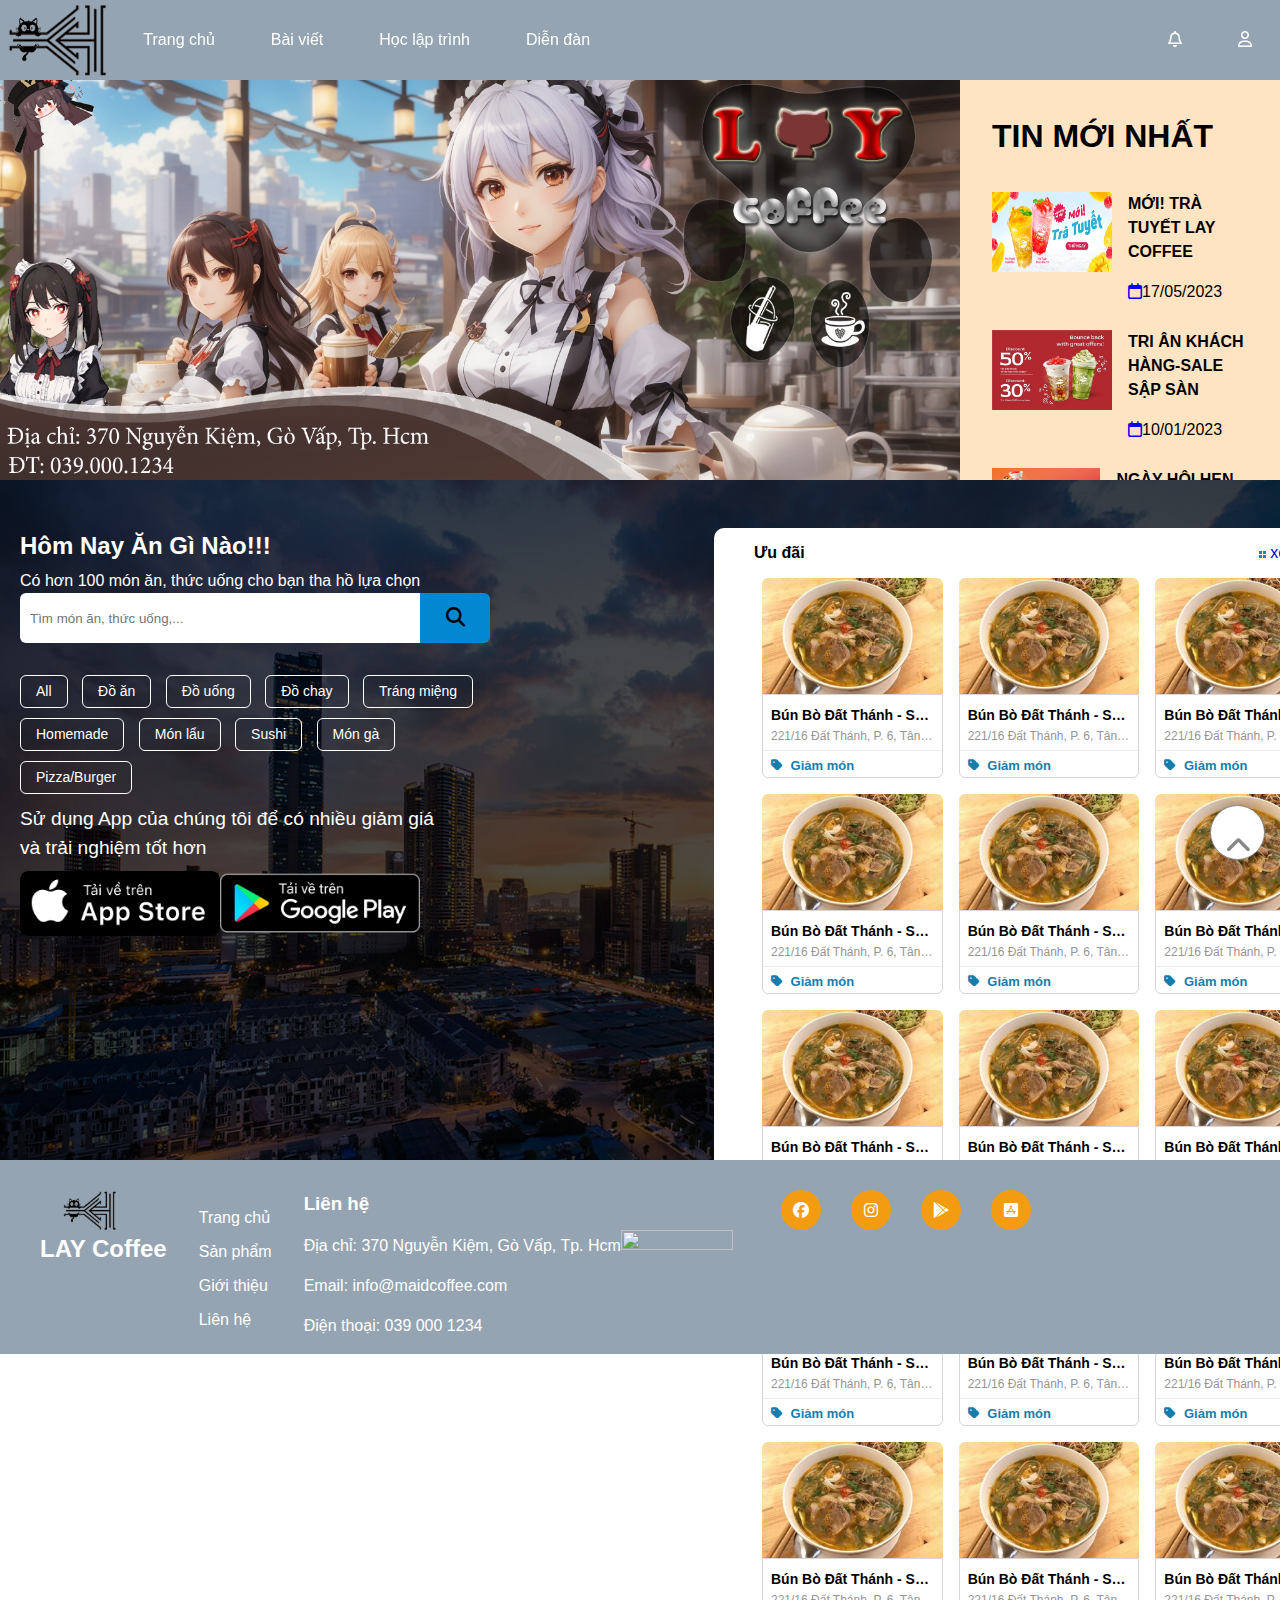
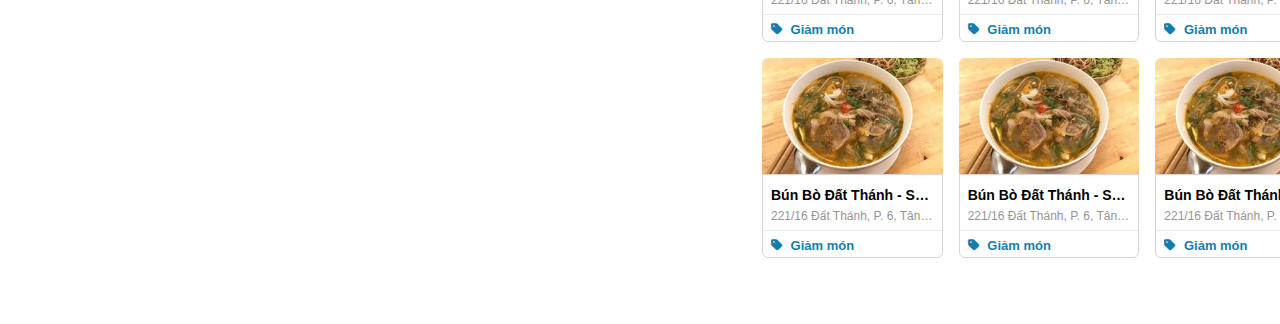
==== index.html @ 2e121929 "demo 1" ====
<!DOCTYPE html>
<html lang="en">
<head>
    <meta charset="UTF-8">
    <meta name="viewport" content="width=device-width, initial-scale=1.0">
    <title>LAY Coffee</title>
    <link rel="icon" href="images/arisu.gif">
    <link rel="stylesheet" href="index.css">
    <link rel="stylesheet" href="https://cdnjs.cloudflare.com/ajax/libs/font-awesome/6.4.0/css/all.min.css"/>
</head>
<body>
    <nav class="flex">
        <ul class="left flex menu">
            <li><img src="images/logo1.png" alt=""></li>
            <li><a href="#">Trang chủ</a></li>
            <li><a href="#">Bài viết</a></li>
            <li><a href="#">Học lập trình</a></li>
            <li><a href="#">Diễn đàn</a></li>
        </ul>
        <ul class="right flex menu">
            <li>
                <a href="#"><i class="fa-regular fa-bell"></i></a>
            </li>
            <li>    
                <a href="#"><i class="fa-regular fa-user"></i>
                <div id="header">
                    <!-- Các phần tử khác trong header -->
                    <div id="headerUser"></div>
                </div>
                </a>
            </li>
        </ul>
    </nav>
    <header>
        <div class="banner">
            <img src="images/banner.png" alt="banner">
        </div>
        <div class="intro">
            <div>
                <p class="upper" style="font-size: 2rem;">tin mới nhất</p>
                <div class="flex overflow news">
                    <img class="scale" src="images/tra_tuyet.jpg" alt="">
                    <div class="info">
                        <span class="upper">mới! trà tuyết lay coffee</span>
                        <div class="flex center">
                            <a href="#"><i class="fa-regular fa-calendar"></i></a>
                            <p>17/05/2023</p>
                        </div>
                    </div>
                </div>
                <div class="flex overflow news">
                    <img class="scale" src="images/sale.jpg" alt="">
                    <div class="info">
                        <span class="upper">tri ân khách hàng-sale sập sàn</span>
                        <div class="flex center">
                            <a href="#"><i class="fa-regular fa-calendar"></i></a>
                            <p>10/01/2023</p>
                        </div>
                    </div>
                </div>
                <div class="flex overflow news">
                    <img class="scale" src="images/hen_ho.png" alt="">
                    <div class="info">
                        <span class="upper">ngày hội hẹn hò</span>
                        <div class="flex center">
                            <a href="#"><i class="fa-regular fa-calendar"></i></a>
                            <p>14/02/2022</p>
                        </div>
                    </div>
                </div>
            </div>
       
        </div>
    </header>
    <section>
        <div class="fix" id="fix">
            <div class="container">
                <div class="container1">
                    <div class="block-item">
                        <div>
                            <div class="title">
                                <h2>Hôm Nay Ăn Gì Nào!!!</h2>
                                <span>Có hơn 100 món ăn, thức uống cho bạn tha hồ lựa chọn</span>
                            </div>
                            <div class="input">
                                <input type="text" placeholder="Tìm món ăn, thức uống,...">
                                <a href="#">
                                    <button type="button" class="fa-solid fa-magnifying-glass"></button>
                                </a>
                            </div>
                            <div class="types ">
                                <div>
                                    <span>All</span>
                                    <span>Đồ ăn</span>
                                    <span>Đồ uống</span>
                                    <span>Đồ chay</span>
                                    <span>Tráng miệng</span>
                                    <span>Homemade</span>
                                    <span>Món lẩu</span>
                                    <span>Sushi</span>
                                    <span>Món gà</span>
                                    <span>Pizza/Burger</span>
                                </div>
                            </div>
                            <div class="font18">
                                <p>Sử dụng App của chúng tôi để có nhiều giảm giá</p>
                                <p>và trải nghiệm tốt hơn</p>
                            </div>
                            <div class="flex app">
                                <img src="images/AppStore-vn.png" alt="">
                                <img src="images/PlayStore-vn.png" alt="">
                            </div>
                        </div>
                    </div>
                </div>
            </div>
        </div>
        <div class="fix1">
            <div class="container">
                <div class="container2" id="container2">
                    <div class="sale">
                        <div class="uu-dai">
                             <span>Ưu đãi</span>
                             <a href="#">
                                 <span class="icon-list-deal">
                                     <span class="square"></span>
                                       <span class="square"></span>
                                       <span class="square"></span>
                                       <span class="square"></span>
                                  </span>
                                 <p>xem tất cả</p>
                            </a>
                        </div>
                        <div class="list-item">
                            <div class="item">
                                <a href="#">
                                    <div class="img-item">
                                        <img src="images/pho.jpg">
                                    </div>
                                    <div class="info-item">
                                        <div class="item-address">
                                            <h4>Bún Bò Đất Thánh - Shop Online</h4>
                                            <div class="address">221/16 Đất Thánh, P. 6, Tân Bình, TP. HCM</div>
                                        </div>
                                        <p class="type">
                                            <i class="fa-solid fa-tag"></i>
                                             Giảm món
                                         </p>
                                    </div>
                                </a>
                            </div>
                            <div class="item">
                                <a href="#">
                                    <div class="img-item">
                                        <img src="images/pho.jpg">
                                    </div>
                                    <div class="info-item">
                                        <div class="item-address">
                                            <h4>Bún Bò Đất Thánh - Shop Online</h4>
                                            <div class="address">221/16 Đất Thánh, P. 6, Tân Bình, TP. HCM</div>
                                        </div>
                                        <p class="type">
                                               <i class="fa-solid fa-tag"></i>
                                            Giảm món
                                        </p>
                                    </div>
                                </a>
                            </div>
                            <div class="item">
                                <a href="#">
                                    <div class="img-item">
                                        <img src="images/pho.jpg">
                                    </div>
                                    <div class="info-item">
                                           <div class="item-address">
                                            <h4>Bún Bò Đất Thánh - Shop Online</h4>
                                            <div class="address">221/16 Đất Thánh, P. 6, Tân Bình, TP. HCM</div>
                                        </div>
                                        <p class="type">
                                            <i class="fa-solid fa-tag"></i>
                                            Giảm món
                                        </p>
                                    </div>
                                </a>
                            </div>
                            <div class="item">
                                <a href="#">
                                    <div class="img-item">
                                        <img src="images/pho.jpg">
                                    </div>
                                    <div class="info-item">
                                        <div class="item-address">
                                            <h4>Bún Bò Đất Thánh - Shop Online</h4>
                                            <div class="address">221/16 Đất Thánh, P. 6, Tân Bình, TP. HCM</div>
                                        </div>
                                        <p class="type">
                                            <i class="fa-solid fa-tag"></i>
                                            Giảm món
                                        </p>
                                    </div>
                                </a>
                            </div>
                            <div class="item">
                                <a href="#">
                                    <div class="img-item">
                                        <img src="images/pho.jpg">
                                    </div>
                                    <div class="info-item">
                                        <div class="item-address">
                                            <h4>Bún Bò Đất Thánh - Shop Online</h4>
                                            <div class="address">221/16 Đất Thánh, P. 6, Tân Bình, TP. HCM</div>
                                        </div>
                                        <p class="type">
                                            <i class="fa-solid fa-tag"></i>
                                            Giảm món
                                        </p>
                                    </div>
                                </a>
                            </div>
                            <div class="item">
                                <a href="#">
                                    <div class="img-item">
                                        <img src="images/pho.jpg">
                                    </div>
                                    <div class="info-item">
                                        <div class="item-address">
                                            <h4>Bún Bò Đất Thánh - Shop Online</h4>
                                            <div class="address">221/16 Đất Thánh, P. 6, Tân Bình, TP. HCM</div>
                                        </div>
                                        <p class="type">
                                            <i class="fa-solid fa-tag"></i>
                                            Giảm món
                                        </p>
                                    </div>
                                </a>
                            </div>
                            <div class="item">
                                <a href="#">
                                    <div class="img-item">
                                        <img src="images/pho.jpg">
                                    </div>
                                    <div class="info-item">
                                        <div class="item-address">
                                            <h4>Bún Bò Đất Thánh - Shop Online</h4>
                                            <div class="address">221/16 Đất Thánh, P. 6, Tân Bình, TP. HCM</div>
                                        </div>
                                        <p class="type">
                                            <i class="fa-solid fa-tag"></i>
                                            Giảm món
                                        </p>
                                    </div>
                                </a>
                            </div>
                            <div class="item">
                                <a href="#">
                                    <div class="img-item">
                                        <img src="images/pho.jpg">
                                    </div>
                                    <div class="info-item">
                                        <div class="item-address">
                                            <h4>Bún Bò Đất Thánh - Shop Online</h4>
                                            <div class="address">221/16 Đất Thánh, P. 6, Tân Bình, TP. HCM</div>
                                        </div>
                                        <p class="type">
                                            <i class="fa-solid fa-tag"></i>
                                            Giảm món
                                        </p>
                                    </div>
                                </a>
                            </div>
                            <div class="item">
                                <a href="#">
                                    <div class="img-item">
                                        <img src="images/pho.jpg">
                                    </div>
                                    <div class="info-item">
                                        <div class="item-address">
                                            <h4>Bún Bò Đất Thánh - Shop Online</h4>
                                            <div class="address">221/16 Đất Thánh, P. 6, Tân Bình, TP. HCM</div>
                                        </div>
                                        <p class="type">
                                            <i class="fa-solid fa-tag"></i>
                                            Giảm món
                                        </p>
                                    </div>
                                </a>
                            </div>
                            <div class="item">
                                <a href="#">
                                    <div class="img-item">
                                        <img src="images/pho.jpg">
                                    </div>
                                    <div class="info-item">
                                        <div class="item-address">
                                            <h4>Bún Bò Đất Thánh - Shop Online</h4>
                                            <div class="address">221/16 Đất Thánh, P. 6, Tân Bình, TP. HCM</div>
                                        </div>
                                        <p class="type">
                                            <i class="fa-solid fa-tag"></i>
                                            Giảm món
                                        </p>
                                    </div>
                                </a>
                            </div>
                            <div class="item">
                                <a href="#">
                                    <div class="img-item">
                                        <img src="images/pho.jpg">
                                    </div>
                                    <div class="info-item">
                                        <div class="item-address">
                                            <h4>Bún Bò Đất Thánh - Shop Online</h4>
                                            <div class="address">221/16 Đất Thánh, P. 6, Tân Bình, TP. HCM</div>
                                        </div>
                                        <p class="type">
                                            <i class="fa-solid fa-tag"></i>
                                            Giảm món
                                        </p>
                                    </div>
                                </a>
                            </div>
                            <div class="item">
                                <a href="#">
                                    <div class="img-item">
                                        <img src="images/pho.jpg">
                                    </div>
                                    <div class="info-item">
                                        <div class="item-address">
                                            <h4>Bún Bò Đất Thánh - Shop Online</h4>
                                            <div class="address">221/16 Đất Thánh, P. 6, Tân Bình, TP. HCM</div>
                                        </div>
                                        <p class="type">
                                            <i class="fa-solid fa-tag"></i>
                                            Giảm món
                                        </p>
                                    </div>
                                </a>
                            </div>
                            <div class="item">
                                <a href="#">
                                    <div class="img-item">
                                        <img src="images/pho.jpg">
                                    </div>
                                    <div class="info-item">
                                        <div class="item-address">
                                            <h4>Bún Bò Đất Thánh - Shop Online</h4>
                                            <div class="address">221/16 Đất Thánh, P. 6, Tân Bình, TP. HCM</div>
                                        </div>
                                        <p class="type">
                                            <i class="fa-solid fa-tag"></i>
                                            Giảm món
                                        </p>
                                    </div>
                                </a>
                            </div>
                            <div class="item">
                                <a href="#">
                                    <div class="img-item">
                                        <img src="images/pho.jpg">
                                    </div>
                                    <div class="info-item">
                                        <div class="item-address">
                                            <h4>Bún Bò Đất Thánh - Shop Online</h4>
                                            <div class="address">221/16 Đất Thánh, P. 6, Tân Bình, TP. HCM</div>
                                        </div>
                                        <p class="type">
                                            <i class="fa-solid fa-tag"></i>
                                            Giảm món
                                        </p>
                                    </div>
                                </a>
                            </div>
                            <div class="item">
                                <a href="#">
                                    <div class="img-item">
                                        <img src="images/pho.jpg">
                                    </div>
                                    <div class="info-item">
                                        <div class="item-address">
                                            <h4>Bún Bò Đất Thánh - Shop Online</h4>
                                            <div class="address">221/16 Đất Thánh, P. 6, Tân Bình, TP. HCM</div>
                                        </div>
                                        <p class="type">
                                            <i class="fa-solid fa-tag"></i>
                                            Giảm món
                                        </p>
                                    </div>
                                </a>
                            </div>
                            <div class="item">
                                <a href="#">
                                    <div class="img-item">
                                        <img src="images/pho.jpg">
                                    </div>
                                    <div class="info-item">
                                        <div class="item-address">
                                            <h4>Bún Bò Đất Thánh - Shop Online</h4>
                                            <div class="address">221/16 Đất Thánh, P. 6, Tân Bình, TP. HCM</div>
                                        </div>
                                        <p class="type">
                                            <i class="fa-solid fa-tag"></i>
                                            Giảm món
                                        </p>
                                    </div>
                                </a>
                            </div>
                            <div class="item">
                                <a href="#">
                                    <div class="img-item">
                                        <img src="images/pho.jpg">
                                    </div>
                                    <div class="info-item">
                                        <div class="item-address">
                                            <h4>Bún Bò Đất Thánh - Shop Online</h4>
                                            <div class="address">221/16 Đất Thánh, P. 6, Tân Bình, TP. HCM</div>
                                        </div>
                                        <p class="type">
                                            <i class="fa-solid fa-tag"></i>
                                            Giảm món
                                        </p>
                                    </div>
                                </a>
                            </div>
                            <div class="item">
                                <a href="#">
                                    <div class="img-item">
                                        <img src="images/pho.jpg">
                                    </div>
                                    <div class="info-item">
                                        <div class="item-address">
                                            <h4>Bún Bò Đất Thánh - Shop Online</h4>
                                            <div class="address">221/16 Đất Thánh, P. 6, Tân Bình, TP. HCM</div>
                                        </div>
                                        <p class="type">
                                            <i class="fa-solid fa-tag"></i>
                                            Giảm món
                                        </p>
                                    </div>
                                </a>
                            </div>
                            
                        
                        </div>
                    </div>
                </div>
            </div>
        </div>
    </section>
    <a href="#" class="go_top"></a>

        <footer class="footer">
            <div class="container3">
                <div class="footer-content">
                    <div class="footer-logo">
                        <div>
                            <img src="images/logo1.png" alt="Maid Coffee Logo">
                        </div>
                        <h2>LAY Coffee</h2>
                    </div>
                    <div class="footer-menu">
                        <ul>
                            <li><a href="index.html">Trang chủ</a></li>
                            <li><a href="#">Sản phẩm</a></li>
                            <li><a href="#">Giới thiệu</a></li>
                            <li><a href="#">Liên hệ</a></li>
                        </ul>
                    </div>
                    <div class="footer-contact">
                        <h3>Liên hệ</h3>
                        <p>Địa chỉ: 370 Nguyễn Kiệm, Gò Vấp, Tp. Hcm</p>
                        <p>Email: info@maidcoffee.com</p>
                        <p>Điện thoại: 039 000 1234</p>
                    </div>
                </div>
                <div class="social">
                    <div class="footer-social">
                        <a href="https://www.facebook.com/fmcafeshop?mibextid=ZbWKwL" class="social-icon"><i class="fa-brands fa-facebook"></i></a>
                        <a href="https://www.instagram.com/_fmmaidcoffee/" class="social-icon"><i class="fa-brands fa-instagram"></i></a>
                        <a href="https://play.google.com/store/apps/details?id=com.deliverynow" class="social-icon"><i class="fa-brands fa-google-play"></i></a>
                        <a href="https://itunes.apple.com/us/app/deliverynow/id1137866760" class="social-icon"><i class="fa-brands fa-app-store-ios"></i></a>
                    </div>
                    <div class="gif">
                        <img src="images/arisu.gif" alt="">
                    </div>
                </div>
    
            </div>
        </footer>
    <script src="index.js"></script>
</body>
</html>
---- index.css ----
* {
    box-sizing: border-box;
}
h1, h2, h3, h4, h5, h6 {
    margin: 0;
    padding: 0;
}
body {
    margin: 0;
    color: white;
    line-height: 1.5;
    font-family: Arial, Helvetica, sans-serif;
}
nav {
    background-color: #95a4b2;
    justify-content: space-between;
    height: 5rem;
    position: fixed;
    width: 100%;
    z-index: 99;
    margin: 0;
    background-blend-mode: lighten;
}
.flex {
    display: flex;
}
nav img {
    height: 100%;
    width: 100%;
    padding: 0.1rem;
}
ul.menu {
    list-style-type: none;
    margin: 0;
    padding: 0;
}
.menu > li > a {
    display: block;
    padding: 1.75rem;
    text-decoration: none;
    color: white;
    margin: 0;
    transition: all 0.3s linear;
}
.left > li > a:hover {
    border-radius: 2rem;
    background-color: aliceblue;
    color: black;
}
.right > li > a:hover {
    color: black;
}
.left .right {
    list-style-type: none;
}
header {
    display: flex;
}

.banner img {
    width: 100%;
    height: 100%;
    padding: 0;
}
.banner {
    width: 75%;
    height: 25rem;
    margin-top: 5rem;
}
.intro {
    margin-top: 5rem;
    height: 25rem;
    background-color: bisque;
    width: 25%;
    color: black;
    overflow: auto;
}
.intro > div {
    position: relative;
}
.fixed {
    position: fixed;
}
.upper {
    text-transform: uppercase;
   font-weight: bold;
}
.intro img {
    width: 120px;
    height: 80px;
    transition: transform 0.5s linear;
}
.intro > div {
    margin: 2rem;
}
.center {
    align-items: center;
}
.scale:hover {
    transform: scale(1.1);
}
.overflow {
    overflow: hidden;
}
.info {
    margin-left: 1rem;
}
.news {
    margin-bottom: 10px;
}
a {
    text-decoration: none;
    margin: 0;
    padding: 0;
}



section {
    position: relative;
}
.fix {
    background-image: url(images/background.jpg);
    left: 0;
    right: 0;
    background-size: cover;
    overflow: hidden;
    position: relative;
    width: 100vw;
    height: 680px;
}
.fix .container {
    height: 100%;
    position: relative;
}
.container {
    width: 1400px;
    margin-right: auto;
    margin-left: auto;
    height: 100%;
    background-color: transparent;
}
.container1 {
    width: 470px;
    position: absolute;
    margin-top: 3rem;
    float: left;
    margin-left: 20px;
    z-index: 2;
}
.ctn-fixed {
    position: fixed;
    top: 80px;
    margin: 0;
}
.ctn-absolute {
    position: absolute;
    top: 700px;
}
.fix1 {
    top: 0;
    position: absolute;
}
.fix1 .container2 {
    float: right;
    width: 670px;
    color: black;
    margin-top: 3rem;
    margin-bottom: 3rem;
    margin-right: 1rem;
    background-color: white;
    border-radius: 10px;
    position: relative;
    z-index: auto;
}
.block-item {
    display: flex;
    justify-content: center;
}
.block-item >div {
    width: 470px;
}
.title h2 {
    margin-top: 0;
    margin-bottom: 5px;
}
.input {
    display: flex;
    position: relative;
    align-items: center;
    width: 100%;
}
.input input {
    height: 50px;
    width: 100%;
    padding-left: 10px;
    padding-right: 75px;
    border-radius: 6px 10px 10px 6px;
    border: 0;
}
.input button {
    width: 70px;
    height: 50px;
    position: absolute;
    border: 0;
    right: 0;
    top: 0;
    border-radius: 0 6px 6px 0;
    background-color: #0288d1;
}
.fa-solid {
    font-size: 1.2rem;
}
.types div {
    margin-bottom: -15px;
    margin-top: 2rem;
}
.types span {
    border: 1px solid white;
    display: inline-block;
    border-radius: 6px;
    padding: 5px 15px;
    margin-right: 10px;
    margin-bottom: 10px;
    font-size: 14px;
}
.types span:hover {
    background-color: white;
    color: black;
    transition: all .5s ease;
}
.font18 {
    margin-top: 1rem;
    margin-bottom: 0.5rem;
}
.font18 p {
    font-size: 1.2rem;
    margin: 0;
}
.app > img {
    width: 200px;
    transform-origin: left;
    margin: 0;
    padding: 0;
    
}



.sale {
    padding: 13px 40px 10px;
    position: relative;
}
.sale img {
    width: 120px;
    height: 80px;
    transition: transform 0.5s linear;
}
.scale:hover {
    transform: scale(1.1);
}
.sale .uu-dai {
    display: flex;
    justify-content: space-between;
    margin-bottom: 5px;
}
.uu-dai >span {
    font-size: 16px;
    font-weight: 700;
}
.uu-dai p {
    margin: 0;
}
.uu-dai a {
    display: flex;
}
.icon-list-deal {
    top: 10px;
    margin-right: 4px;
    position: relative;
    display: inline-block;
    width: 7px;
    height: 7px;
}
.icon-list-deal .square {
    width: 3px;
    height: 3px;
    background-color: #0288d1;
    position: absolute;
}
.square:first-child {
    top: 0;
    left: 0;
}
.square:nth-child(2) {
    top: 0;
    right: 0;
}
.square:nth-child(3) {
    left: 0;
    bottom: 0;
}
.square:last-child {
    right: 0;
    bottom: 0;
}

.list-item {
    position: relative;
    display: flex;
    flex-wrap: wrap;
}
.list-item .item {
    background-color: white;
    display: block;
    padding: 8px;
    width: 33.333%;
}
.item > a {
    position: relative;
    display: block;
}
.item > a:hover {
    transition: box-shadow .25s;
    box-shadow: 0 2px 2px 0 rgba(0,0,0,.2),0 4px 15px 0 rgba(0,0,0,.19);
    text-decoration: none
}
.img-item {
    border-radius: 6px 6px 0 0;
    position: relative;
    height: 116px;
    overflow: hidden;
}
.img-item >img {
    width: 100%;
    height: 100%;
    position: absolute
}
.info-item {
    border: 1px solid #d7d7d7;
    border-radius: 0 0 6px 6px;
    height: 84px;
}
.item-address {
    padding: 5px 8px;
    border-bottom: 1px solid #ebebeb;
}
.item-address h4 {
    font-size: 14px;
    color: black;
    white-space: nowrap;
    text-overflow: ellipsis;
    overflow: hidden;
    margin-bottom: 1px;
    padding-top: 5px;
}
.address {
    font-size: 12px;
    color: #959595;
    overflow: hidden;
    text-overflow: ellipsis;
    white-space: nowrap;
}
.info-item .type {
    font-size: 13px;
    color: #187caa;
    font-weight: 700;
    padding: 5px;
    margin: 0;
    overflow: hidden;
    text-overflow: ellipsis;
    white-space: nowrap;
}
.info-item .type >i {
    padding-right: 5px;
    padding-left: 3px ;
    margin: 0;
    font-size: 13px;
}





.footer {
    position: relative;
    background-color: rgb(149, 164, 178);
    width: 100%;
    color: #fff;
    padding: 30px 0 0 0;
    margin: 0;
    min-height: 12rem;
  }
  
 .footer .container3 {
    max-width: 1200px;
    margin: 0 auto;
    display: flex;
  }
  
  .footer-content {
    display: flex;
    align-items: flex-start;
  }
  .footer-logo {
    justify-content: center;
  }
  .footer-logo img {
    max-width: 60%;
    max-height: 100%
  }
  .footer-logo > div {
    width: 100px;
    display: flex;
    justify-content: center;
  }
  
  .footer-menu ul {
    list-style: none;
    padding: 0;
    margin-left: 2rem;
    margin-right: 2rem;
  }
  
  .footer-menu li {
    margin-bottom: 10px;
  }
  
  .footer-menu a {
    color: #fff;
    text-decoration: none;
    transition: color 0.3s;
  }
  
  .footer-menu a:hover {
    color: #f39c12;
  }
  
  .footer-contact h3 {
    margin-bottom: 10px;
  }
  .social {
    width: 50%;
  }
  .footer-social {
    display: flex;
    justify-content: center;
  }
  
  .social-icon {
    width: 40px;
    height: 40px;
    background-color: #f39c12;
    color: #fff;
    display: flex;
    align-items: center;
    justify-content: center;
    border-radius: 50%;
    margin-right: 30px;
    text-decoration: none;
    transition: background-color 0.3s;
  }
  
  .social-icon:hover {
    background-color: #e67e22;
  }
  .gif img {
    width: 100%;
    height: 100%;
  }
  .gif {
    width: 7rem;
    overflow: hidden;
    animation: moveGif 10s linear infinite;
  }
  @keyframes moveGif {
    0% {
        transform: translateX(0);
    }
    50% {
        transform: translateX(25rem);
    }
    100% {
        transform: translateX(0);
    }
  }


a.go_top {
    width: 55px;
    height: 55px;
    position: fixed;
    background: #ffffff;
    bottom: 40px;
    right: 15px;
    border-radius: 100%;
    z-index: 999;
    border: solid 1px #878787;
}
@keyframes bouncez {
    0%, 20%, 50%, 80%, 100% {
      transform: translateY(0);
    }
    40% {
      transform: translateY(-20px);
    }
    60% {
      transform: translateY(-10px);
    }
  }
  
a.go_top:before {
    content: "\f077";
    font-family: FontAwesome;
    font-size: 26px;
    position: absolute;
    color: #878787;
    top: 40%;
    left: 27%;
    transition: all 0.8s ease;
    animation: bouncez  1.2s 500ms infinite;
}
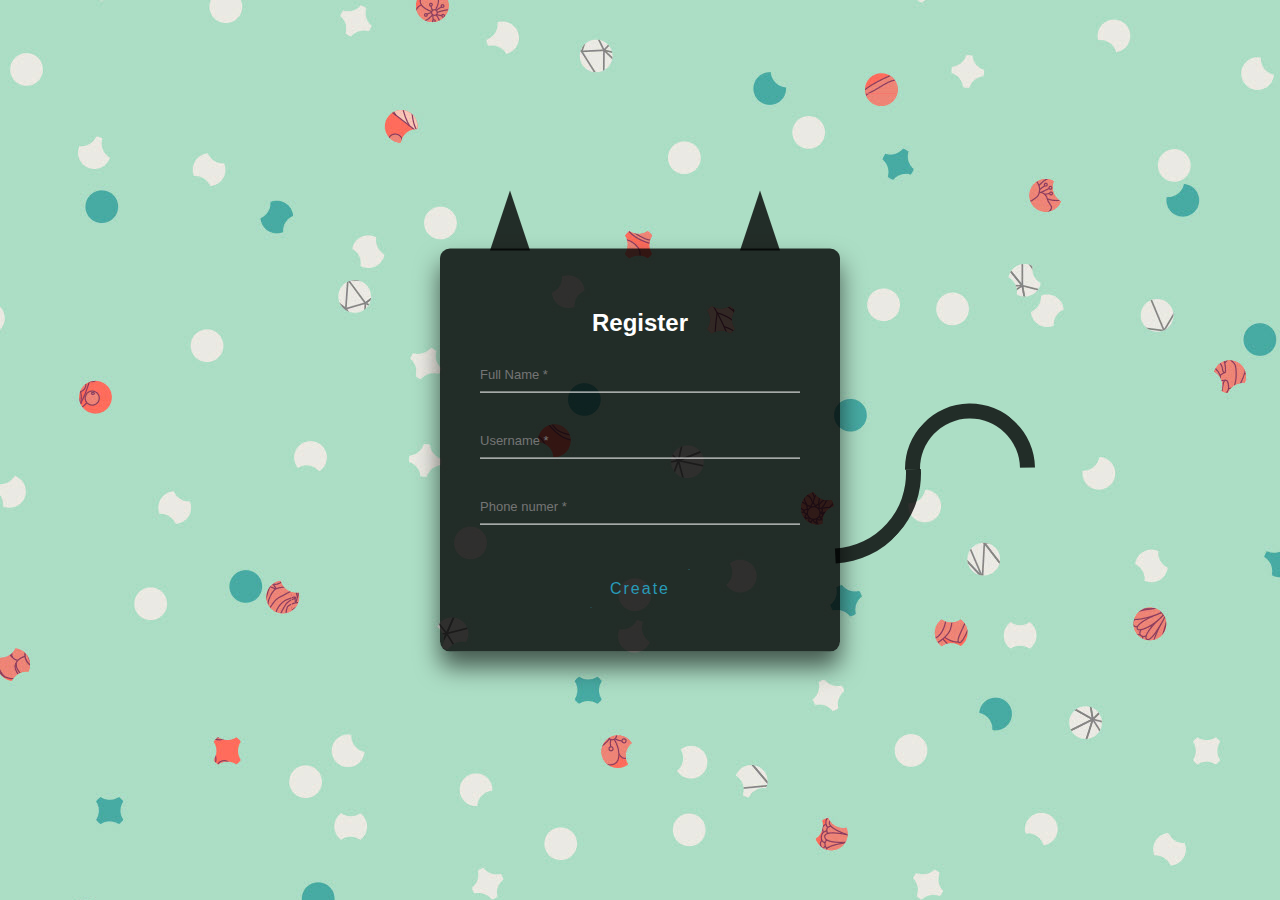
==== commit 603bfb45: "demo2" ====
--- a/index.html
+++ b/index.html
@@ -2,490 +2,42 @@
 <html lang="en">
 <head>
     <meta charset="UTF-8">
+    <meta http-equiv="X-UA-Compatible" content="IE=edge">
     <meta name="viewport" content="width=device-width, initial-scale=1.0">
-    <title>LAY Coffee</title>
-    <link rel="icon" href="images/arisu.gif">
+    <title>Webleb</title>
     <link rel="stylesheet" href="index.css">
-    <link rel="stylesheet" href="https://cdnjs.cloudflare.com/ajax/libs/font-awesome/6.4.0/css/all.min.css"/>
 </head>
-<body>
-    <nav class="flex">
-        <ul class="left flex menu">
-            <li><img src="images/logo1.png" alt=""></li>
-            <li><a href="#">Trang chủ</a></li>
-            <li><a href="#">Bài viết</a></li>
-            <li><a href="#">Học lập trình</a></li>
-            <li><a href="#">Diễn đàn</a></li>
-        </ul>
-        <ul class="right flex menu">
-            <li>
-                <a href="#"><i class="fa-regular fa-bell"></i></a>
-            </li>
-            <li>    
-                <a href="#"><i class="fa-regular fa-user"></i>
-                <div id="header">
-                    <!-- Các phần tử khác trong header -->
-                    <div id="headerUser"></div>
-                </div>
-                </a>
-            </li>
-        </ul>
-    </nav>
-    <header>
-        <div class="banner">
-            <img src="images/banner.png" alt="banner">
-        </div>
-        <div class="intro">
-            <div>
-                <p class="upper" style="font-size: 2rem;">tin mới nhất</p>
-                <div class="flex overflow news">
-                    <img class="scale" src="images/tra_tuyet.jpg" alt="">
-                    <div class="info">
-                        <span class="upper">mới! trà tuyết lay coffee</span>
-                        <div class="flex center">
-                            <a href="#"><i class="fa-regular fa-calendar"></i></a>
-                            <p>17/05/2023</p>
-                        </div>
-                    </div>
-                </div>
-                <div class="flex overflow news">
-                    <img class="scale" src="images/sale.jpg" alt="">
-                    <div class="info">
-                        <span class="upper">tri ân khách hàng-sale sập sàn</span>
-                        <div class="flex center">
-                            <a href="#"><i class="fa-regular fa-calendar"></i></a>
-                            <p>10/01/2023</p>
-                        </div>
-                    </div>
-                </div>
-                <div class="flex overflow news">
-                    <img class="scale" src="images/hen_ho.png" alt="">
-                    <div class="info">
-                        <span class="upper">ngày hội hẹn hò</span>
-                        <div class="flex center">
-                            <a href="#"><i class="fa-regular fa-calendar"></i></a>
-                            <p>14/02/2022</p>
-                        </div>
-                    </div>
-                </div>
-            </div>
-       
-        </div>
-    </header>
-    <section>
-        <div class="fix" id="fix">
-            <div class="container">
-                <div class="container1">
-                    <div class="block-item">
-                        <div>
-                            <div class="title">
-                                <h2>Hôm Nay Ăn Gì Nào!!!</h2>
-                                <span>Có hơn 100 món ăn, thức uống cho bạn tha hồ lựa chọn</span>
-                            </div>
-                            <div class="input">
-                                <input type="text" placeholder="Tìm món ăn, thức uống,...">
-                                <a href="#">
-                                    <button type="button" class="fa-solid fa-magnifying-glass"></button>
-                                </a>
-                            </div>
-                            <div class="types ">
-                                <div>
-                                    <span>All</span>
-                                    <span>Đồ ăn</span>
-                                    <span>Đồ uống</span>
-                                    <span>Đồ chay</span>
-                                    <span>Tráng miệng</span>
-                                    <span>Homemade</span>
-                                    <span>Món lẩu</span>
-                                    <span>Sushi</span>
-                                    <span>Món gà</span>
-                                    <span>Pizza/Burger</span>
-                                </div>
-                            </div>
-                            <div class="font18">
-                                <p>Sử dụng App của chúng tôi để có nhiều giảm giá</p>
-                                <p>và trải nghiệm tốt hơn</p>
-                            </div>
-                            <div class="flex app">
-                                <img src="images/AppStore-vn.png" alt="">
-                                <img src="images/PlayStore-vn.png" alt="">
-                            </div>
-                        </div>
-                    </div>
-                </div>
-            </div>
-        </div>
-        <div class="fix1">
-            <div class="container">
-                <div class="container2" id="container2">
-                    <div class="sale">
-                        <div class="uu-dai">
-                             <span>Ưu đãi</span>
-                             <a href="#">
-                                 <span class="icon-list-deal">
-                                     <span class="square"></span>
-                                       <span class="square"></span>
-                                       <span class="square"></span>
-                                       <span class="square"></span>
-                                  </span>
-                                 <p>xem tất cả</p>
-                            </a>
-                        </div>
-                        <div class="list-item">
-                            <div class="item">
-                                <a href="#">
-                                    <div class="img-item">
-                                        <img src="images/pho.jpg">
-                                    </div>
-                                    <div class="info-item">
-                                        <div class="item-address">
-                                            <h4>Bún Bò Đất Thánh - Shop Online</h4>
-                                            <div class="address">221/16 Đất Thánh, P. 6, Tân Bình, TP. HCM</div>
-                                        </div>
-                                        <p class="type">
-                                            <i class="fa-solid fa-tag"></i>
-                                             Giảm món
-                                         </p>
-                                    </div>
-                                </a>
-                            </div>
-                            <div class="item">
-                                <a href="#">
-                                    <div class="img-item">
-                                        <img src="images/pho.jpg">
-                                    </div>
-                                    <div class="info-item">
-                                        <div class="item-address">
-                                            <h4>Bún Bò Đất Thánh - Shop Online</h4>
-                                            <div class="address">221/16 Đất Thánh, P. 6, Tân Bình, TP. HCM</div>
-                                        </div>
-                                        <p class="type">
-                                               <i class="fa-solid fa-tag"></i>
-                                            Giảm món
-                                        </p>
-                                    </div>
-                                </a>
-                            </div>
-                            <div class="item">
-                                <a href="#">
-                                    <div class="img-item">
-                                        <img src="images/pho.jpg">
-                                    </div>
-                                    <div class="info-item">
-                                           <div class="item-address">
-                                            <h4>Bún Bò Đất Thánh - Shop Online</h4>
-                                            <div class="address">221/16 Đất Thánh, P. 6, Tân Bình, TP. HCM</div>
-                                        </div>
-                                        <p class="type">
-                                            <i class="fa-solid fa-tag"></i>
-                                            Giảm món
-                                        </p>
-                                    </div>
-                                </a>
-                            </div>
-                            <div class="item">
-                                <a href="#">
-                                    <div class="img-item">
-                                        <img src="images/pho.jpg">
-                                    </div>
-                                    <div class="info-item">
-                                        <div class="item-address">
-                                            <h4>Bún Bò Đất Thánh - Shop Online</h4>
-                                            <div class="address">221/16 Đất Thánh, P. 6, Tân Bình, TP. HCM</div>
-                                        </div>
-                                        <p class="type">
-                                            <i class="fa-solid fa-tag"></i>
-                                            Giảm món
-                                        </p>
-                                    </div>
-                                </a>
-                            </div>
-                            <div class="item">
-                                <a href="#">
-                                    <div class="img-item">
-                                        <img src="images/pho.jpg">
-                                    </div>
-                                    <div class="info-item">
-                                        <div class="item-address">
-                                            <h4>Bún Bò Đất Thánh - Shop Online</h4>
-                                            <div class="address">221/16 Đất Thánh, P. 6, Tân Bình, TP. HCM</div>
-                                        </div>
-                                        <p class="type">
-                                            <i class="fa-solid fa-tag"></i>
-                                            Giảm món
-                                        </p>
-                                    </div>
-                                </a>
-                            </div>
-                            <div class="item">
-                                <a href="#">
-                                    <div class="img-item">
-                                        <img src="images/pho.jpg">
-                                    </div>
-                                    <div class="info-item">
-                                        <div class="item-address">
-                                            <h4>Bún Bò Đất Thánh - Shop Online</h4>
-                                            <div class="address">221/16 Đất Thánh, P. 6, Tân Bình, TP. HCM</div>
-                                        </div>
-                                        <p class="type">
-                                            <i class="fa-solid fa-tag"></i>
-                                            Giảm món
-                                        </p>
-                                    </div>
-                                </a>
-                            </div>
-                            <div class="item">
-                                <a href="#">
-                                    <div class="img-item">
-                                        <img src="images/pho.jpg">
-                                    </div>
-                                    <div class="info-item">
-                                        <div class="item-address">
-                                            <h4>Bún Bò Đất Thánh - Shop Online</h4>
-                                            <div class="address">221/16 Đất Thánh, P. 6, Tân Bình, TP. HCM</div>
-                                        </div>
-                                        <p class="type">
-                                            <i class="fa-solid fa-tag"></i>
-                                            Giảm món
-                                        </p>
-                                    </div>
-                                </a>
-                            </div>
-                            <div class="item">
-                                <a href="#">
-                                    <div class="img-item">
-                                        <img src="images/pho.jpg">
-                                    </div>
-                                    <div class="info-item">
-                                        <div class="item-address">
-                                            <h4>Bún Bò Đất Thánh - Shop Online</h4>
-                                            <div class="address">221/16 Đất Thánh, P. 6, Tân Bình, TP. HCM</div>
-                                        </div>
-                                        <p class="type">
-                                            <i class="fa-solid fa-tag"></i>
-                                            Giảm món
-                                        </p>
-                                    </div>
-                                </a>
-                            </div>
-                            <div class="item">
-                                <a href="#">
-                                    <div class="img-item">
-                                        <img src="images/pho.jpg">
-                                    </div>
-                                    <div class="info-item">
-                                        <div class="item-address">
-                                            <h4>Bún Bò Đất Thánh - Shop Online</h4>
-                                            <div class="address">221/16 Đất Thánh, P. 6, Tân Bình, TP. HCM</div>
-                                        </div>
-                                        <p class="type">
-                                            <i class="fa-solid fa-tag"></i>
-                                            Giảm món
-                                        </p>
-                                    </div>
-                                </a>
-                            </div>
-                            <div class="item">
-                                <a href="#">
-                                    <div class="img-item">
-                                        <img src="images/pho.jpg">
-                                    </div>
-                                    <div class="info-item">
-                                        <div class="item-address">
-                                            <h4>Bún Bò Đất Thánh - Shop Online</h4>
-                                            <div class="address">221/16 Đất Thánh, P. 6, Tân Bình, TP. HCM</div>
-                                        </div>
-                                        <p class="type">
-                                            <i class="fa-solid fa-tag"></i>
-                                            Giảm món
-                                        </p>
-                                    </div>
-                                </a>
-                            </div>
-                            <div class="item">
-                                <a href="#">
-                                    <div class="img-item">
-                                        <img src="images/pho.jpg">
-                                    </div>
-                                    <div class="info-item">
-                                        <div class="item-address">
-                                            <h4>Bún Bò Đất Thánh - Shop Online</h4>
-                                            <div class="address">221/16 Đất Thánh, P. 6, Tân Bình, TP. HCM</div>
-                                        </div>
-                                        <p class="type">
-                                            <i class="fa-solid fa-tag"></i>
-                                            Giảm món
-                                        </p>
-                                    </div>
-                                </a>
-                            </div>
-                            <div class="item">
-                                <a href="#">
-                                    <div class="img-item">
-                                        <img src="images/pho.jpg">
-                                    </div>
-                                    <div class="info-item">
-                                        <div class="item-address">
-                                            <h4>Bún Bò Đất Thánh - Shop Online</h4>
-                                            <div class="address">221/16 Đất Thánh, P. 6, Tân Bình, TP. HCM</div>
-                                        </div>
-                                        <p class="type">
-                                            <i class="fa-solid fa-tag"></i>
-                                            Giảm món
-                                        </p>
-                                    </div>
-                                </a>
-                            </div>
-                            <div class="item">
-                                <a href="#">
-                                    <div class="img-item">
-                                        <img src="images/pho.jpg">
-                                    </div>
-                                    <div class="info-item">
-                                        <div class="item-address">
-                                            <h4>Bún Bò Đất Thánh - Shop Online</h4>
-                                            <div class="address">221/16 Đất Thánh, P. 6, Tân Bình, TP. HCM</div>
-                                        </div>
-                                        <p class="type">
-                                            <i class="fa-solid fa-tag"></i>
-                                            Giảm món
-                                        </p>
-                                    </div>
-                                </a>
-                            </div>
-                            <div class="item">
-                                <a href="#">
-                                    <div class="img-item">
-                                        <img src="images/pho.jpg">
-                                    </div>
-                                    <div class="info-item">
-                                        <div class="item-address">
-                                            <h4>Bún Bò Đất Thánh - Shop Online</h4>
-                                            <div class="address">221/16 Đất Thánh, P. 6, Tân Bình, TP. HCM</div>
-                                        </div>
-                                        <p class="type">
-                                            <i class="fa-solid fa-tag"></i>
-                                            Giảm món
-                                        </p>
-                                    </div>
-                                </a>
-                            </div>
-                            <div class="item">
-                                <a href="#">
-                                    <div class="img-item">
-                                        <img src="images/pho.jpg">
-                                    </div>
-                                    <div class="info-item">
-                                        <div class="item-address">
-                                            <h4>Bún Bò Đất Thánh - Shop Online</h4>
-                                            <div class="address">221/16 Đất Thánh, P. 6, Tân Bình, TP. HCM</div>
-                                        </div>
-                                        <p class="type">
-                                            <i class="fa-solid fa-tag"></i>
-                                            Giảm món
-                                        </p>
-                                    </div>
-                                </a>
-                            </div>
-                            <div class="item">
-                                <a href="#">
-                                    <div class="img-item">
-                                        <img src="images/pho.jpg">
-                                    </div>
-                                    <div class="info-item">
-                                        <div class="item-address">
-                                            <h4>Bún Bò Đất Thánh - Shop Online</h4>
-                                            <div class="address">221/16 Đất Thánh, P. 6, Tân Bình, TP. HCM</div>
-                                        </div>
-                                        <p class="type">
-                                            <i class="fa-solid fa-tag"></i>
-                                            Giảm món
-                                        </p>
-                                    </div>
-                                </a>
-                            </div>
-                            <div class="item">
-                                <a href="#">
-                                    <div class="img-item">
-                                        <img src="images/pho.jpg">
-                                    </div>
-                                    <div class="info-item">
-                                        <div class="item-address">
-                                            <h4>Bún Bò Đất Thánh - Shop Online</h4>
-                                            <div class="address">221/16 Đất Thánh, P. 6, Tân Bình, TP. HCM</div>
-                                        </div>
-                                        <p class="type">
-                                            <i class="fa-solid fa-tag"></i>
-                                            Giảm món
-                                        </p>
-                                    </div>
-                                </a>
-                            </div>
-                            <div class="item">
-                                <a href="#">
-                                    <div class="img-item">
-                                        <img src="images/pho.jpg">
-                                    </div>
-                                    <div class="info-item">
-                                        <div class="item-address">
-                                            <h4>Bún Bò Đất Thánh - Shop Online</h4>
-                                            <div class="address">221/16 Đất Thánh, P. 6, Tân Bình, TP. HCM</div>
-                                        </div>
-                                        <p class="type">
-                                            <i class="fa-solid fa-tag"></i>
-                                            Giảm món
-                                        </p>
-                                    </div>
-                                </a>
-                            </div>
-                            
-                        
-                        </div>
-                    </div>
-                </div>
-            </div>
-        </div>
-    </section>
-    <a href="#" class="go_top"></a>
+<body style="display:flex; align-items:center; justify-content:center;">
+<div class="login-page">
+  <div class="form">
+    <div class="triangle1"></div>
+    <div class="triangle2"></div>
+    <div class="tail">
+      <div class="tail1"></div>
+      <div class="tail2"></div>
+    </div>
+    <form class="register-form">
+      <h2>Register</h2>
+      <input type="text" id="fullName" placeholder="Full Name *" required/>
+      <span class="error-message" id="fullNameError" style="color: red; display: none; ">Please enter your full name.</span>
+      <input type="text" id="username" placeholder="Username *" required/>
+      <span class="error-message" id="usernameError" style="color: red; display: none;">Please enter a username.</span>
+      <input type="number" id="password" placeholder="Phone numer *" required/>
+      <span class="error-message" id="passwordError" style="color: red; display: none;">Please enter a phone number.</span>
+      <a class="btn" href="#" onclick="validateForm()">
+        <span></span>
+        <span></span>
+        <span></span>
+        <span></span>
+        Create
+      </a>
+      <!--<p class="message">Already registered? <a href="#" class="sign-in-link">Sign In</a></p>-->
+    </form>
+    
+  </div>
+</div>
+<script src="https://code.jquery.com/jquery-3.6.0.min.js"></script>
+<script src="index.js"></script>
+</body>
+</html>
 
-        <footer class="footer">
-            <div class="container3">
-                <div class="footer-content">
-                    <div class="footer-logo">
-                        <div>
-                            <img src="images/logo1.png" alt="Maid Coffee Logo">
-                        </div>
-                        <h2>LAY Coffee</h2>
-                    </div>
-                    <div class="footer-menu">
-                        <ul>
-                            <li><a href="index.html">Trang chủ</a></li>
-                            <li><a href="#">Sản phẩm</a></li>
-                            <li><a href="#">Giới thiệu</a></li>
-                            <li><a href="#">Liên hệ</a></li>
-                        </ul>
-                    </div>
-                    <div class="footer-contact">
-                        <h3>Liên hệ</h3>
-                        <p>Địa chỉ: 370 Nguyễn Kiệm, Gò Vấp, Tp. Hcm</p>
-                        <p>Email: info@maidcoffee.com</p>
-                        <p>Điện thoại: 039 000 1234</p>
-                    </div>
-                </div>
-                <div class="social">
-                    <div class="footer-social">
-                        <a href="https://www.facebook.com/fmcafeshop?mibextid=ZbWKwL" class="social-icon"><i class="fa-brands fa-facebook"></i></a>
-                        <a href="https://www.instagram.com/_fmmaidcoffee/" class="social-icon"><i class="fa-brands fa-instagram"></i></a>
-                        <a href="https://play.google.com/store/apps/details?id=com.deliverynow" class="social-icon"><i class="fa-brands fa-google-play"></i></a>
-                        <a href="https://itunes.apple.com/us/app/deliverynow/id1137866760" class="social-icon"><i class="fa-brands fa-app-store-ios"></i></a>
-                    </div>
-                    <div class="gif">
-                        <img src="images/arisu.gif" alt="">
-                    </div>
-                </div>
-    
-            </div>
-        </footer>
-    <script src="index.js"></script>
-</body>
-</html>--- a/index.css
+++ b/index.css
@@ -1,522 +1,259 @@
-* {
-    box-sizing: border-box;
-}
-h1, h2, h3, h4, h5, h6 {
-    margin: 0;
-    padding: 0;
-}
-body {
-    margin: 0;
-    color: white;
-    line-height: 1.5;
-    font-family: Arial, Helvetica, sans-serif;
-}
-nav {
-    background-color: #95a4b2;
-    justify-content: space-between;
-    height: 5rem;
-    position: fixed;
-    width: 100%;
-    z-index: 99;
-    margin: 0;
-    background-blend-mode: lighten;
-}
-.flex {
-    display: flex;
-}
-nav img {
-    height: 100%;
-    width: 100%;
-    padding: 0.1rem;
-}
-ul.menu {
-    list-style-type: none;
-    margin: 0;
-    padding: 0;
-}
-.menu > li > a {
-    display: block;
-    padding: 1.75rem;
-    text-decoration: none;
-    color: white;
-    margin: 0;
-    transition: all 0.3s linear;
-}
-.left > li > a:hover {
-    border-radius: 2rem;
-    background-color: aliceblue;
-    color: black;
-}
-.right > li > a:hover {
-    color: black;
-}
-.left .right {
-    list-style-type: none;
-}
-header {
-    display: flex;
-}
-
-.banner img {
-    width: 100%;
-    height: 100%;
-    padding: 0;
-}
-.banner {
-    width: 75%;
-    height: 25rem;
-    margin-top: 5rem;
-}
-.intro {
-    margin-top: 5rem;
-    height: 25rem;
-    background-color: bisque;
-    width: 25%;
-    color: black;
-    overflow: auto;
-}
-.intro > div {
-    position: relative;
-}
-.fixed {
-    position: fixed;
-}
-.upper {
-    text-transform: uppercase;
-   font-weight: bold;
-}
-.intro img {
-    width: 120px;
-    height: 80px;
-    transition: transform 0.5s linear;
-}
-.intro > div {
-    margin: 2rem;
-}
-.center {
-    align-items: center;
-}
-.scale:hover {
-    transform: scale(1.1);
-}
-.overflow {
-    overflow: hidden;
-}
-.info {
-    margin-left: 1rem;
-}
-.news {
-    margin-bottom: 10px;
-}
-a {
-    text-decoration: none;
-    margin: 0;
-    padding: 0;
-}
-
-
-
-section {
-    position: relative;
-}
-.fix {
-    background-image: url(images/background.jpg);
-    left: 0;
-    right: 0;
-    background-size: cover;
-    overflow: hidden;
-    position: relative;
-    width: 100vw;
-    height: 680px;
-}
-.fix .container {
-    height: 100%;
-    position: relative;
-}
-.container {
-    width: 1400px;
-    margin-right: auto;
-    margin-left: auto;
-    height: 100%;
-    background-color: transparent;
-}
-.container1 {
-    width: 470px;
+
+html {
+ height: 100%;
+}
+body{
+ margin:0;
+ padding:0;
+ font-family: Arial, Helvetica, sans-serif;
+ background-image: url(images/cute-background-hd_115830959.jpg);
+}
+.login-page {
+  width: 400px;
+  padding: 8% 0 0;
+  margin: auto;
+}
+.form {
+  position: relative;
+  z-index: 1;
+  text-align: center;
+  position: absolute;
+  top: 50%;
+  left: 50%;
+  width: 400px;
+  padding: 40px;
+  transform: translate(-50%, -50%);
+  background: rgba(0,0,0,.8);
+  box-sizing: border-box;
+  box-shadow: 0 15px 25px rgba(0,0,0,.6);
+  border-radius: 10px;
+}
+.triangle1 {
+  position: absolute;
+  top: -58px;
+  left: 50px;
+  border-left: 20px solid transparent;
+  border-right: 20px solid transparent;
+  border-bottom: 60px solid rgba(0,0,0,.8);
+  transform-origin: bottom;
+  animation: rotate1 infinite 2s linear;
+}
+.triangle2 {
+  position: absolute;
+  top: -58px;
+  left: 300px;
+  border-left: 20px solid transparent;
+  border-right: 20px solid transparent;
+  border-bottom: 60px solid rgba(0,0,0,.8);
+  transform-origin: bottom;
+  animation: rotate2 infinite 2s linear;
+}
+.tail {
+  position: absolute;
+  right: 3px;
+  bottom: 3rem;
+  transform-origin: left;
+  animation: rotate infinite 2s linear;
+}
+@keyframes rotate {
+  0% {
+    transform: rotate(0deg);
+  }
+  50% {
+    transform: rotate(5deg);
+  }
+  100% {
+    transform: rotate(0deg);
+  }
+}
+@keyframes rotate1 {
+  0% {
+    transform: rotate(0deg);
+  }
+  25% {
+    transform: rotate(5deg);
+  }
+  50% {
+    transform: rotate(0deg);
+  }
+  75% {
+    transform: rotate(-5deg);
+  }
+  100% {
+    transform: rotate(0deg);
+  }
+}
+@keyframes rotate2 {
+  0% {
+    transform: rotate(0deg);
+  }
+  25% {
+    transform: rotate(-5deg);
+  }
+  50% {
+    transform: rotate(0deg);
+  }
+  75% {
+    transform: rotate(5deg);
+  }
+  100% {
+    transform: rotate(0deg);
+  }
+}
+.tail1 {
+  position: absolute;
+    right: -198px;
+    bottom: 70px;
+    width: 100px;
+    height: 100px;
+    border: 15px solid rgba(0,0,0,.8);
+    border-bottom-color: transparent;
+    border-left-color: transparent;
+    transform: rotate(314deg);
+    border-radius: 50%;
+}
+.tail2 {
+  
     position: absolute;
-    margin-top: 3rem;
-    float: left;
-    margin-left: 20px;
-    z-index: 2;
-}
-.ctn-fixed {
-    position: fixed;
-    top: 80px;
-    margin: 0;
-}
-.ctn-absolute {
-    position: absolute;
-    top: 700px;
-}
-.fix1 {
-    top: 0;
-    position: absolute;
-}
-.fix1 .container2 {
-    float: right;
-    width: 670px;
-    color: black;
-    margin-top: 3rem;
-    margin-bottom: 3rem;
-    margin-right: 1rem;
-    background-color: white;
-    border-radius: 10px;
-    position: relative;
-    z-index: auto;
-}
-.block-item {
-    display: flex;
-    justify-content: center;
-}
-.block-item >div {
-    width: 470px;
-}
-.title h2 {
-    margin-top: 0;
-    margin-bottom: 5px;
-}
-.input {
-    display: flex;
-    position: relative;
-    align-items: center;
-    width: 100%;
-}
-.input input {
-    height: 50px;
-    width: 100%;
-    padding-left: 10px;
-    padding-right: 75px;
-    border-radius: 6px 10px 10px 6px;
-    border: 0;
-}
-.input button {
-    width: 70px;
-    height: 50px;
-    position: absolute;
-    border: 0;
-    right: 0;
-    top: 0;
-    border-radius: 0 6px 6px 0;
-    background-color: #0288d1;
-}
-.fa-solid {
-    font-size: 1.2rem;
-}
-.types div {
-    margin-bottom: -15px;
-    margin-top: 2rem;
-}
-.types span {
-    border: 1px solid white;
-    display: inline-block;
-    border-radius: 6px;
-    padding: 5px 15px;
-    margin-right: 10px;
-    margin-bottom: 10px;
-    font-size: 14px;
-}
-.types span:hover {
-    background-color: white;
-    color: black;
-    transition: all .5s ease;
-}
-.font18 {
-    margin-top: 1rem;
-    margin-bottom: 0.5rem;
-}
-.font18 p {
-    font-size: 1.2rem;
-    margin: 0;
-}
-.app > img {
-    width: 200px;
-    transform-origin: left;
-    margin: 0;
-    padding: 0;
-    
-}
-
-
-
-.sale {
-    padding: 13px 40px 10px;
-    position: relative;
-}
-.sale img {
-    width: 120px;
-    height: 80px;
-    transition: transform 0.5s linear;
-}
-.scale:hover {
-    transform: scale(1.1);
-}
-.sale .uu-dai {
-    display: flex;
-    justify-content: space-between;
-    margin-bottom: 5px;
-}
-.uu-dai >span {
-    font-size: 16px;
-    font-weight: 700;
-}
-.uu-dai p {
-    margin: 0;
-}
-.uu-dai a {
-    display: flex;
-}
-.icon-list-deal {
-    top: 10px;
-    margin-right: 4px;
-    position: relative;
-    display: inline-block;
-    width: 7px;
-    height: 7px;
-}
-.icon-list-deal .square {
-    width: 3px;
-    height: 3px;
-    background-color: #0288d1;
-    position: absolute;
-}
-.square:first-child {
-    top: 0;
-    left: 0;
-}
-.square:nth-child(2) {
-    top: 0;
-    right: 0;
-}
-.square:nth-child(3) {
-    left: 0;
-    bottom: 0;
-}
-.square:last-child {
-    right: 0;
-    bottom: 0;
-}
-
-.list-item {
-    position: relative;
-    display: flex;
-    flex-wrap: wrap;
-}
-.list-item .item {
-    background-color: white;
-    display: block;
-    padding: 8px;
-    width: 33.333%;
-}
-.item > a {
-    position: relative;
-    display: block;
-}
-.item > a:hover {
-    transition: box-shadow .25s;
-    box-shadow: 0 2px 2px 0 rgba(0,0,0,.2),0 4px 15px 0 rgba(0,0,0,.19);
-    text-decoration: none
-}
-.img-item {
-    border-radius: 6px 6px 0 0;
-    position: relative;
-    height: 116px;
-    overflow: hidden;
-}
-.img-item >img {
-    width: 100%;
-    height: 100%;
-    position: absolute
-}
-.info-item {
-    border: 1px solid #d7d7d7;
-    border-radius: 0 0 6px 6px;
-    height: 84px;
-}
-.item-address {
-    padding: 5px 8px;
-    border-bottom: 1px solid #ebebeb;
-}
-.item-address h4 {
-    font-size: 14px;
-    color: black;
-    white-space: nowrap;
-    text-overflow: ellipsis;
-    overflow: hidden;
-    margin-bottom: 1px;
-    padding-top: 5px;
-}
-.address {
-    font-size: 12px;
-    color: #959595;
-    overflow: hidden;
-    text-overflow: ellipsis;
-    white-space: nowrap;
-}
-.info-item .type {
-    font-size: 13px;
-    color: #187caa;
-    font-weight: 700;
-    padding: 5px;
-    margin: 0;
-    overflow: hidden;
-    text-overflow: ellipsis;
-    white-space: nowrap;
-}
-.info-item .type >i {
-    padding-right: 5px;
-    padding-left: 3px ;
-    margin: 0;
-    font-size: 13px;
-}
-
-
-
-
-
-.footer {
-    position: relative;
-    background-color: rgb(149, 164, 178);
-    width: 100%;
-    color: #fff;
-    padding: 30px 0 0 0;
-    margin: 0;
-    min-height: 12rem;
-  }
+    right: -84px;
+    bottom: 40px;
+    width: 150px;
+    height: 150px;
+    border: 15px solid rgba(0,0,0,.8);
+    border-bottom-color: transparent;
+    border-left-color: transparent;
+    border-right-color: transparent;
+    transform: rotate(132deg);
+    border-radius: 50%;
+}
+.form input {
+ width: 100%;
+ padding: 10px 0;
+ font-size: 13px;
+ color: #fff;
+ margin-bottom: 30px;
+ border: none;
+ border-bottom: 1px solid #fff;
+ outline: none;
+ background: transparent;
   
- .footer .container3 {
-    max-width: 1200px;
-    margin: 0 auto;
-    display: flex;
-  }
-  
-  .footer-content {
-    display: flex;
-    align-items: flex-start;
-  }
-  .footer-logo {
-    justify-content: center;
-  }
-  .footer-logo img {
-    max-width: 60%;
-    max-height: 100%
-  }
-  .footer-logo > div {
-    width: 100px;
-    display: flex;
-    justify-content: center;
-  }
-  
-  .footer-menu ul {
-    list-style: none;
-    padding: 0;
-    margin-left: 2rem;
-    margin-right: 2rem;
-  }
-  
-  .footer-menu li {
-    margin-bottom: 10px;
-  }
-  
-  .footer-menu a {
-    color: #fff;
-    text-decoration: none;
-    transition: color 0.3s;
-  }
-  
-  .footer-menu a:hover {
-    color: #f39c12;
-  }
-  
-  .footer-contact h3 {
-    margin-bottom: 10px;
-  }
-  .social {
-    width: 50%;
-  }
-  .footer-social {
-    display: flex;
-    justify-content: center;
-  }
-  
-  .social-icon {
-    width: 40px;
-    height: 40px;
-    background-color: #f39c12;
-    color: #fff;
-    display: flex;
-    align-items: center;
-    justify-content: center;
-    border-radius: 50%;
-    margin-right: 30px;
-    text-decoration: none;
-    transition: background-color 0.3s;
-  }
-  
-  .social-icon:hover {
-    background-color: #e67e22;
-  }
-  .gif img {
-    width: 100%;
-    height: 100%;
-  }
-  .gif {
-    width: 7rem;
-    overflow: hidden;
-    animation: moveGif 10s linear infinite;
-  }
-  @keyframes moveGif {
-    0% {
-        transform: translateX(0);
-    }
-    50% {
-        transform: translateX(25rem);
-    }
-    100% {
-        transform: translateX(0);
-    }
-  }
-
-
-a.go_top {
-    width: 55px;
-    height: 55px;
-    position: fixed;
-    background: #ffffff;
-    bottom: 40px;
-    right: 15px;
-    border-radius: 100%;
-    z-index: 999;
-    border: solid 1px #878787;
-}
-@keyframes bouncez {
-    0%, 20%, 50%, 80%, 100% {
-      transform: translateY(0);
-    }
-    40% {
-      transform: translateY(-20px);
-    }
-    60% {
-      transform: translateY(-10px);
-    }
-  }
-  
-a.go_top:before {
-    content: "\f077";
-    font-family: FontAwesome;
-    font-size: 26px;
-    position: absolute;
-    color: #878787;
-    top: 40%;
-    left: 27%;
-    transition: all 0.8s ease;
-    animation: bouncez  1.2s 500ms infinite;
-}+}
+
+h2{
+ color:white;
+}
+
+
+.form .message {
+  margin: 15px 0 0;
+  color: #b3b3b3;
+  font-size: 12px;
+}
+.form .message a {
+  color: #289bb8;
+  text-decoration: none;
+}
+.form .register-form {
+  display: block;
+}
+.btn {
+  position: relative;
+  display: inline-block;
+  padding: 10px 20px;
+  color: #289bb8;
+  font-size: 16px;
+  text-decoration: none;
+  overflow: hidden;
+  transition: .5s;
+  margin-top: 15px;
+  letter-spacing: 2px
+}
+.btn:hover {
+  background: #289bb8;
+  color: #fff;
+  border-radius: 5px;
+  box-shadow: 0 0 5px #289bb8,
+              0 0 25px #289bb8,
+              0 0 50px #289bb8,
+              0 0 100px #289bb8;
+}
+
+.btn span {
+  position: absolute;
+  display: block;
+}
+
+.btn span:nth-child(1) {
+  top: 0;
+  left: -100%;
+  width: 100%;
+  height: 2px;
+  background: linear-gradient(90deg, transparent, #289bb8);
+  animation: btn-anim1 1s linear infinite;
+}
+
+@keyframes btn-anim1 {
+  0% {
+    left: -100%;
+  }
+  50%,100% {
+    left: 100%;
+  }
+}
+
+.btn span:nth-child(2) {
+  top: -100%;
+  right: 0;
+  width: 2px;
+  height: 100%;
+  background: linear-gradient(180deg, transparent, #289bb8);
+  animation: btn-anim2 1s linear infinite;
+  animation-delay: .25s
+}
+
+@keyframes btn-anim2 {
+  0% {
+    top: -100%;
+  }
+  50%,100% {
+    top: 100%;
+  }
+}
+
+.btn span:nth-child(3) {
+  bottom: 0;
+  right: -100%;
+  width: 100%;
+  height: 2px;
+  background: linear-gradient(270deg, transparent, #289bb8);
+  animation: btn-anim3 1s linear infinite;
+  animation-delay: .5s
+}
+
+@keyframes btn-anim3 {
+  0% {
+    right: -100%;
+  }
+  50%,100% {
+    right: 100%;
+  }
+}
+
+.btn span:nth-child(4) {
+  bottom: -100%;
+  left: 0;
+  width: 2px;
+  height: 100%;
+  background: linear-gradient(360deg, transparent, #289bb8);
+  animation: btn-anim4 1s linear infinite;
+  animation-delay: .75s
+}
+
+@keyframes btn-anim4 {
+  0% {
+    bottom: -100%;
+  }
+  50%,100% {
+    bottom: 100%;
+  }
+}
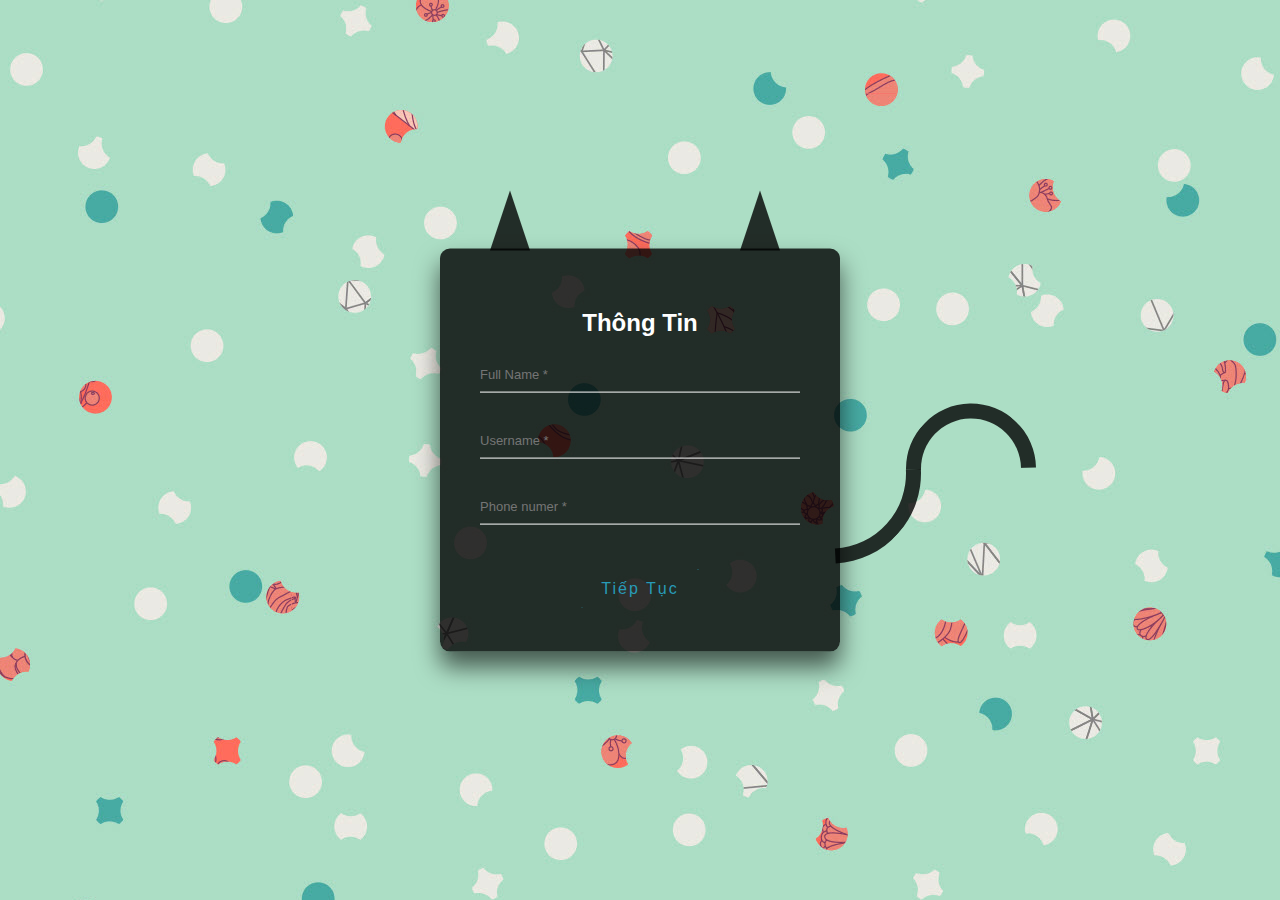
==== commit 618e07e0: "demo3" ====
--- a/index.html
+++ b/index.html
@@ -17,19 +17,19 @@
       <div class="tail2"></div>
     </div>
     <form class="register-form">
-      <h2>Register</h2>
+      <h2>Thông Tin</h2>
       <input type="text" id="fullName" placeholder="Full Name *" required/>
-      <span class="error-message" id="fullNameError" style="color: red; display: none; ">Please enter your full name.</span>
+      <span class="error-message" id="fullNameError" style="color: red; display: none; text-align: left;">Please enter your full name.</span>
       <input type="text" id="username" placeholder="Username *" required/>
-      <span class="error-message" id="usernameError" style="color: red; display: none;">Please enter a username.</span>
-      <input type="number" id="password" placeholder="Phone numer *" required/>
-      <span class="error-message" id="passwordError" style="color: red; display: none;">Please enter a phone number.</span>
-      <a class="btn" href="#" onclick="validateForm()">
+      <span class="error-message" id="usernameError" style="color: red; display: none; text-align: left;">Please enter a username.</span>
+      <input type="number" id="phone" placeholder="Phone numer *" required/>
+      <span class="error-message" id="passwordError" style="color: red; display: none; text-align: left;">Please enter a phone number.</span>
+      <a class="btn create-account-link" href="index1.html" onclick="validateForm()">
         <span></span>
         <span></span>
         <span></span>
         <span></span>
-        Create
+        Tiếp Tục
       </a>
       <!--<p class="message">Already registered? <a href="#" class="sign-in-link">Sign In</a></p>-->
     </form>
--- a/index.css
+++ b/index.css
@@ -102,7 +102,7 @@
 }
 .tail1 {
   position: absolute;
-    right: -198px;
+    right: -199px;
     bottom: 70px;
     width: 100px;
     height: 100px;
